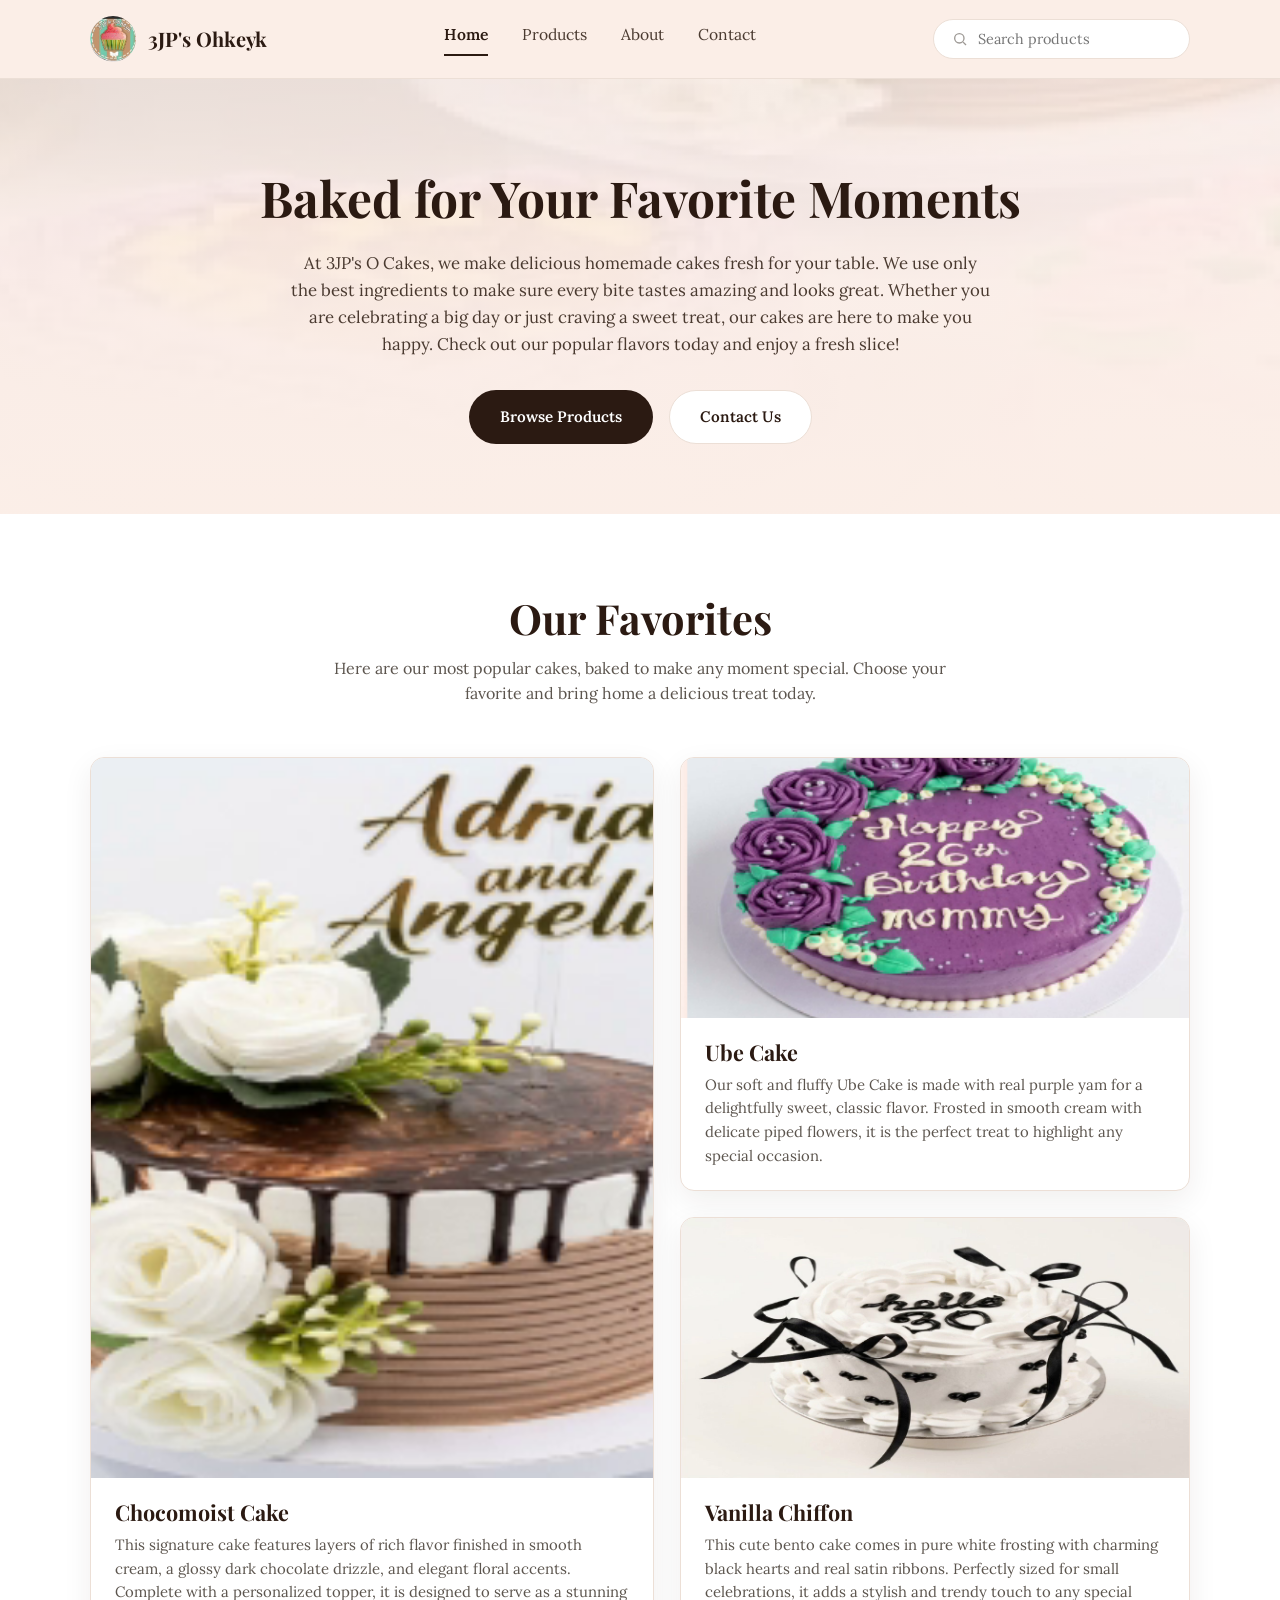
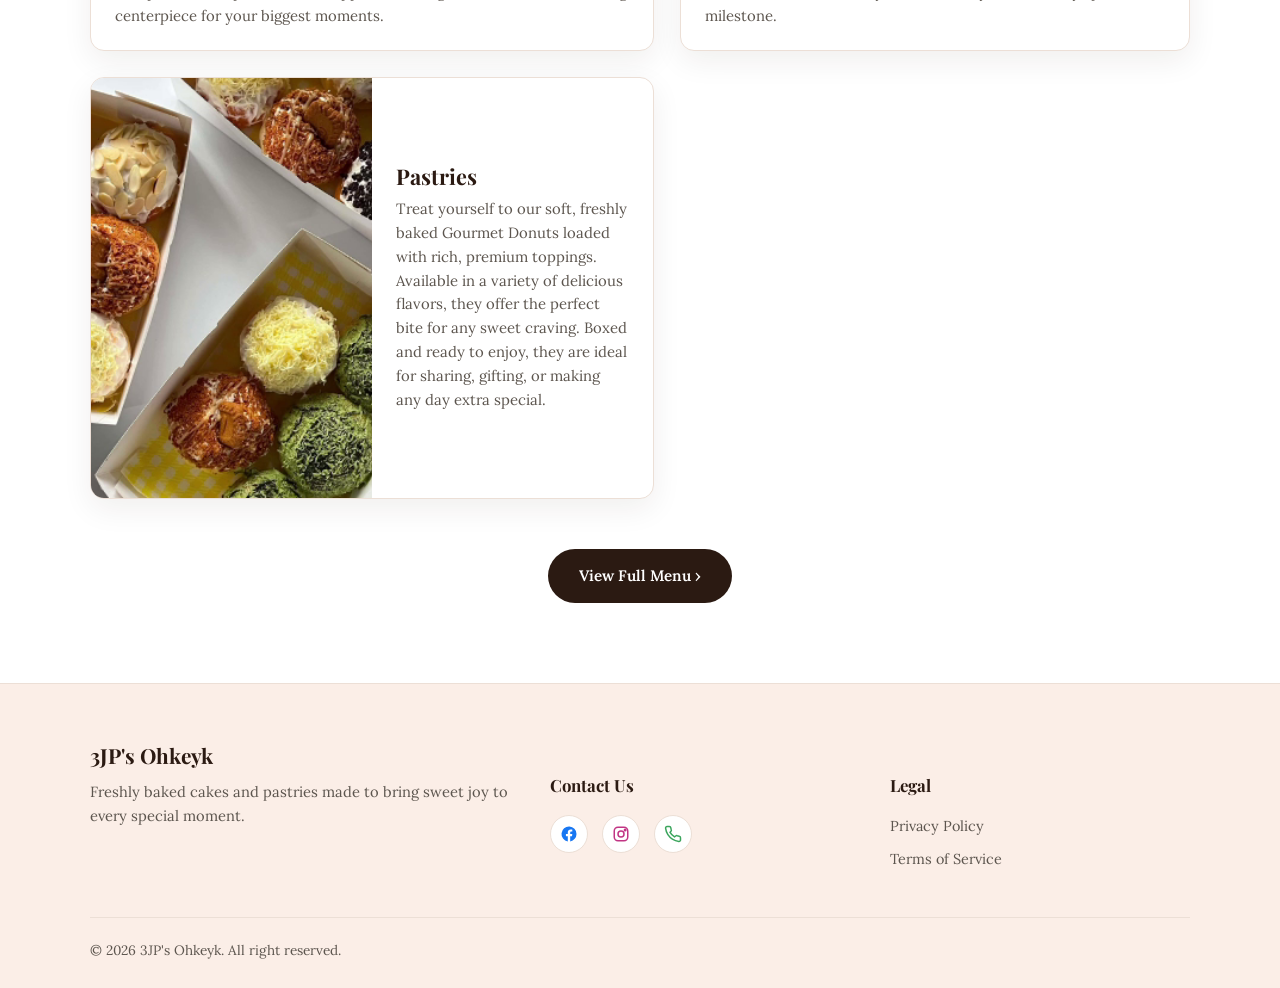
==== index.html @ d8cfd10f "Initial commit: homepage, navigation, and product pages" ====
<!DOCTYPE html>
<html lang="en">
<head>
<meta charset="UTF-8">
<meta name="viewport" content="width=device-width, initial-scale=1.0">
<title>3JP's Ohkeyk — Baked for Your Favorite Moments</title>
<link rel="stylesheet" href="css/style.css">
</head>
<body>

<header class="site-header">
  <div class="container">
    <a href="index.html" class="brand">
      <img src="images/logo.png" alt="3JP's Ohkeyk logo">
      <span>3JP's Ohkeyk</span>
    </a>

    <nav class="main-nav">
      <a href="index.html" class="active">Home</a>
      <a href="products.html">Products</a>
      <a href="about.html">About</a>
      <a href="contact.html">Contact</a>
    </nav>

    <div class="search-box">
      <svg width="16" height="16" viewBox="0 0 24 24" fill="none" stroke="currentColor" stroke-width="2"><circle cx="11" cy="11" r="7"></circle><line x1="21" y1="21" x2="16.65" y2="16.65"></line></svg>
      <input type="text" placeholder="Search products">
    </div>

    <button class="nav-toggle" aria-label="Toggle navigation">
      <svg viewBox="0 0 24 24" fill="none" stroke="currentColor" stroke-width="2"><line x1="3" y1="6" x2="21" y2="6"></line><line x1="3" y1="12" x2="21" y2="12"></line><line x1="3" y1="18" x2="21" y2="18"></line></svg>
    </button>
  </div>
</header>

<section class="hero">
  <div class="container">
    <h1>Baked for Your Favorite Moments</h1>
    <p>At 3JP's O Cakes, we make delicious homemade cakes fresh for your table. We use only the best ingredients to make sure every bite tastes amazing and looks great. Whether you are celebrating a big day or just craving a sweet treat, our cakes are here to make you happy. Check out our popular flavors today and enjoy a fresh slice!</p>
    <div class="hero-actions">
      <a href="products.html" class="btn btn-dark">Browse Products</a>
      <a href="contact.html" class="btn btn-outline">Contact Us</a>
    </div>
  </div>
</section>

<section>
  <div class="container">
    <div class="section-head">
      <h2>Our Favorites</h2>
      <p>Here are our most popular cakes, baked to make any moment special. Choose your favorite and bring home a delicious treat today.</p>
    </div>

    <div class="favorites-grid">
      <div class="fav-card">
        <img src="images/p_wedding.png" alt="Chocomoist Cake">
        <div class="fav-body">
          <h3>Chocomoist Cake</h3>
          <p>This signature cake features layers of rich flavor finished in smooth cream, a glossy dark chocolate drizzle, and elegant floral accents. Complete with a personalized topper, it is designed to serve as a stunning centerpiece for your biggest moments.</p>
        </div>
      </div>

      <div class="favorites-col">
        <div class="fav-card">
          <img src="images/p_ube.png" alt="Ube Cake">
          <div class="fav-body">
            <h3>Ube Cake</h3>
            <p>Our soft and fluffy Ube Cake is made with real purple yam for a delightfully sweet, classic flavor. Frosted in smooth cream with delicate piped flowers, it is the perfect treat to highlight any special occasion.</p>
          </div>
        </div>
        <div class="fav-card">
          <img src="images/p_vanilla_chiffon.png" alt="Vanilla Chiffon">
          <div class="fav-body">
            <h3>Vanilla Chiffon</h3>
            <p>This cute bento cake comes in pure white frosting with charming black hearts and real satin ribbons. Perfectly sized for small celebrations, it adds a stylish and trendy touch to any special milestone.</p>
          </div>
        </div>
      </div>
    </div>

    <div class="favorites-grid" style="margin-top:26px;">
      <div class="fav-card horizontal">
        <img src="images/p_pastries_box.png" alt="Pastries">
        <div class="fav-body">
          <h3>Pastries</h3>
          <p>Treat yourself to our soft, freshly baked Gourmet Donuts loaded with rich, premium toppings. Available in a variety of delicious flavors, they offer the perfect bite for any sweet craving. Boxed and ready to enjoy, they are ideal for sharing, gifting, or making any day extra special.</p>
        </div>
      </div>
    </div>

    <div class="view-menu-wrap">
      <a href="products.html" class="btn btn-dark">View Full Menu &rsaquo;</a>
    </div>
  </div>
</section>

<footer class="site-footer">
  <div class="container">
    <div class="footer-grid">
      <div class="footer-col">
        <h4>3JP's Ohkeyk</h4>
        <p>Freshly baked cakes and pastries made to bring sweet joy to every special moment.</p>
      </div>
      <div class="footer-col">
        <h5>Contact Us</h5>
        <div class="social-row">
          <a href="https://facebook.com" aria-label="Facebook"><svg width="18" height="18" viewBox="0 0 24 24" fill="#1877F2"><path d="M22 12a10 10 0 1 0-11.6 9.9v-7H7.9V12h2.5V9.8c0-2.5 1.5-3.9 3.8-3.9 1.1 0 2.2.2 2.2.2v2.4h-1.2c-1.2 0-1.6.8-1.6 1.6V12h2.8l-.4 2.9h-2.4v7A10 10 0 0 0 22 12z"/></svg></a>
          <a href="https://instagram.com" aria-label="Instagram"><svg width="18" height="18" viewBox="0 0 24 24" fill="none" stroke="#C13584" stroke-width="2"><rect x="3" y="3" width="18" height="18" rx="5"></rect><circle cx="12" cy="12" r="4"></circle><circle cx="17.5" cy="6.5" r="1"></circle></svg></a>
          <a href="tel:+639169180803" aria-label="Phone"><svg width="18" height="18" viewBox="0 0 24 24" fill="none" stroke="#3BA55D" stroke-width="2"><path d="M22 16.92v3a2 2 0 0 1-2.18 2 19.79 19.79 0 0 1-8.63-3.07 19.5 19.5 0 0 1-6-6 19.79 19.79 0 0 1-3.07-8.67A2 2 0 0 1 4.11 2h3a2 2 0 0 1 2 1.72c.12.9.32 1.78.6 2.63a2 2 0 0 1-.45 2.11L8.09 9.91a16 16 0 0 0 6 6l1.45-1.17a2 2 0 0 1 2.11-.45c.85.28 1.73.48 2.63.6A2 2 0 0 1 22 16.92z"></path></svg></a>
        </div>
      </div>
      <div class="footer-col legal-links">
        <h5>Legal</h5>
        <a href="#">Privacy Policy</a>
        <a href="#">Terms of Service</a>
      </div>
    </div>
    <div class="footer-bottom">© 2026 3JP's Ohkeyk. All right reserved.</div>
  </div>
</footer>

<script src="js/main.js"></script>
</body>
</html>
---- css/style.css ----
@import url('https://fonts.googleapis.com/css2?family=Playfair+Display:wght@500;600;700;800&family=Lora:ital,wght@0,400;0,500;0,600;1,400&display=swap');

:root{
  --cream:        #fbeee7;
  --cream-soft:   #fdf5f1;
  --white:        #ffffff;
  --ink:          #2b1a12;
  --ink-soft:     #4a3a30;
  --body-text:    #5c554e;
  --border:       #ecdfd6;
  --tan:          #b08968;
  --tan-soft:     #f1e2d4;
  --shadow:       0 10px 30px rgba(43,26,18,0.07);
  --radius:       14px;
}

*, *::before, *::after{ box-sizing:border-box; }

html{ scroll-behavior:smooth; }

body{
  margin:0;
  font-family:'Lora', serif;
  color:var(--body-text);
  background:var(--white);
  line-height:1.6;
  -webkit-font-smoothing:antialiased;
}

h1,h2,h3,h4{
  font-family:'Playfair Display', serif;
  color:var(--ink);
  margin:0 0 .5em;
  line-height:1.15;
  font-weight:700;
}

p{ margin:0 0 1em; }

a{ color:inherit; text-decoration:none; }

img{ max-width:100%; display:block; }

.container{
  max-width:1180px;
  margin:0 auto;
  padding:0 40px;
}

/* ---------- Buttons ---------- */
.btn{
  display:inline-block;
  padding:14px 30px;
  border-radius:30px;
  font-family:'Lora', serif;
  font-weight:600;
  font-size:0.95rem;
  cursor:pointer;
  border:1px solid transparent;
  transition:transform .18s ease, box-shadow .18s ease, background .18s ease;
}
.btn:hover{ transform:translateY(-2px); }

.btn-dark{
  background:var(--ink);
  color:var(--white);
}
.btn-dark:hover{ background:#3c2718; box-shadow:0 10px 22px rgba(43,26,18,.25); }

.btn-outline{
  background:var(--white);
  color:var(--ink);
  border:1px solid var(--border);
}
.btn-outline:hover{ box-shadow:0 10px 22px rgba(43,26,18,.1); }

.btn-pill-toggle{
  padding:12px 26px;
  border-radius:30px;
  font-weight:600;
  border:1px solid var(--border);
  background:var(--white);
  color:var(--ink-soft);
  cursor:pointer;
  font-family:'Lora',serif;
  font-size:.95rem;
}
.btn-pill-toggle.active{
  background:var(--ink);
  color:var(--white);
  border-color:var(--ink);
}

/* ---------- Header ---------- */
.site-header{
  background:var(--cream);
  border-bottom:1px solid var(--border);
  position:sticky;
  top:0;
  z-index:50;
}
.site-header .container{
  display:flex;
  align-items:center;
  justify-content:space-between;
  padding-top:16px;
  padding-bottom:16px;
  gap:24px;
}
.brand{
  display:flex;
  align-items:center;
  gap:12px;
}
.brand img{
  width:46px;
  height:46px;
  border-radius:50%;
  object-fit:cover;
}
.brand span{
  font-family:'Playfair Display', serif;
  font-weight:700;
  font-size:1.25rem;
  color:var(--ink);
  white-space:nowrap;
}

.main-nav{
  display:flex;
  align-items:center;
  gap:34px;
}
.main-nav a{
  font-size:.98rem;
  color:var(--ink-soft);
  padding-bottom:6px;
  border-bottom:2px solid transparent;
  transition:color .15s ease, border-color .15s ease;
}
.main-nav a:hover{ color:var(--ink); }
.main-nav a.active{
  color:var(--ink);
  font-weight:600;
  border-bottom-color:var(--ink);
}

.search-box{
  display:flex;
  align-items:center;
  gap:8px;
  background:var(--white);
  border:1px solid var(--border);
  border-radius:30px;
  padding:9px 18px;
  min-width:190px;
}
.search-box input{
  border:none;
  outline:none;
  font-family:'Lora', serif;
  font-size:.9rem;
  background:transparent;
  width:100%;
  color:var(--ink-soft);
}
.search-box svg{ flex:none; opacity:.6; }

.nav-toggle{
  display:none;
  background:none;
  border:none;
  cursor:pointer;
  padding:6px;
}
.nav-toggle svg{ width:26px; height:26px; }

/* ---------- Hero ---------- */
.hero{
  position:relative;
  background-image:
    linear-gradient(180deg, rgba(251,238,231,.55) 0%, rgba(251,238,231,.86) 55%, rgba(251,238,231,.98) 100%),
    url('../images/hero-band.png');
  background-size:cover;
  background-position:center 30%;
  background-repeat:no-repeat;
  padding:90px 0 70px;
  text-align:center;
}
.hero h1{
  font-size:3.1rem;
  max-width:900px;
  margin:0 auto 24px;
}
.hero p{
  max-width:700px;
  margin:0 auto 32px;
  font-size:1.05rem;
  color:var(--ink-soft);
}
.hero-actions{
  display:flex;
  justify-content:center;
  gap:16px;
}

/* ---------- Section headings ---------- */
.section-head{
  text-align:center;
  max-width:640px;
  margin:0 auto 50px;
}
.section-head h2{ font-size:2.6rem; margin-bottom:14px; }
.section-head p{ color:var(--body-text); }

section{ padding:80px 0; }
.section-alt{ background:var(--cream-soft); }

/* ---------- Favorites (home) ---------- */
.favorites-grid{
  display:grid;
  grid-template-columns:1.05fr .95fr;
  gap:26px;
}
.fav-card{
  background:var(--white);
  border-radius:var(--radius);
  overflow:hidden;
  box-shadow:var(--shadow);
  border:1px solid var(--border);
  display:flex;
  flex-direction:column;
}
.fav-card img{ width:100%; height:260px; object-fit:cover; }
.fav-card .fav-body{ padding:22px 24px; }
.favorites-grid > .fav-card img{ height:100%; min-height:420px; flex:1; }
.favorites-grid > .fav-card{ height:100%; }
.fav-card h3{ font-size:1.35rem; margin-bottom:8px; }
.fav-card p{ font-size:.93rem; margin-bottom:0; }

.fav-card.horizontal{
  display:grid;
  grid-template-columns:1fr 1fr;
  align-items:stretch;
}
.fav-card.horizontal img{ height:100%; }
.fav-card.horizontal .fav-body{ display:flex; flex-direction:column; justify-content:center; }

.favorites-col{ display:flex; flex-direction:column; gap:26px; }

.view-menu-wrap{ text-align:center; margin-top:50px; }

/* ---------- Product grid (shared) ---------- */
.tabs{
  display:flex;
  justify-content:center;
  gap:14px;
  margin-bottom:46px;
}

.product-grid{
  display:grid;
  grid-template-columns:repeat(4, 1fr);
  gap:26px;
}
.product-card{
  background:var(--white);
  border:1px solid var(--border);
  border-radius:var(--radius);
  overflow:hidden;
  box-shadow:var(--shadow);
  display:flex;
  flex-direction:column;
}
.product-card img{
  width:100%;
  height:170px;
  object-fit:cover;
}
.product-card .pc-body{
  padding:18px 20px 20px;
  display:flex;
  flex-direction:column;
  flex:1;
}
.product-card h3{ font-size:1.05rem; margin-bottom:8px; }
.product-card p{
  font-size:.85rem;
  color:var(--body-text);
  flex:1;
  margin-bottom:14px;
}
.product-card .price{
  font-size:.85rem;
  font-weight:600;
  color:var(--ink);
  align-self:flex-end;
}

.product-panel{ display:none; }
.product-panel.active{ display:block; }

/* ---------- About page ---------- */
.about-banner{
  position:relative;
  height:230px;
  background-image:
    linear-gradient(180deg, rgba(20,12,8,.35), rgba(20,12,8,.5)),
    url('../images/about-hero-band.png');
  background-size:cover;
  background-position:center;
  display:flex;
  align-items:center;
  justify-content:center;
  text-align:center;
  color:var(--white);
}
.about-banner h1{ color:var(--white); font-size:2.6rem; margin-bottom:10px; }
.about-banner p{ color:#f1e6de; margin:0; }

.about-intro{
  display:grid;
  grid-template-columns:1fr 1fr;
  gap:60px;
  align-items:center;
  padding:80px 0 60px;
}
.about-intro h2{ font-size:2.1rem; margin-bottom:18px; }
.about-intro img{ border-radius:var(--radius); box-shadow:var(--shadow); width:100%; height:320px; object-fit:cover; }

.promise-grid{
  display:grid;
  grid-template-columns:repeat(3,1fr);
  gap:26px;
  margin-top:40px;
}
.promise-card{
  background:var(--white);
  border:1px solid var(--border);
  border-radius:var(--radius);
  padding:36px 28px;
  text-align:center;
}
.promise-card .icon{
  width:56px;
  height:56px;
  border-radius:50%;
  background:var(--tan-soft);
  display:flex;
  align-items:center;
  justify-content:center;
  margin:0 auto 18px;
}
.promise-card h3{ font-size:1.2rem; margin-bottom:10px; }
.promise-card p{ font-size:.9rem; margin-bottom:0; }

.owner-card{
  display:grid;
  grid-template-columns:.85fr 1.15fr;
  background:var(--white);
  border:1px solid var(--border);
  border-radius:var(--radius);
  overflow:hidden;
  box-shadow:var(--shadow);
  margin:60px 0 0;
}
.owner-card img{ width:100%; height:100%; object-fit:cover; min-height:320px; }
.owner-card .owner-body{ padding:44px 48px; }
.owner-card h3{ font-size:1.7rem; margin-bottom:4px; }
.owner-role{
  text-transform:uppercase;
  letter-spacing:.06em;
  font-size:.78rem;
  color:var(--tan);
  font-weight:600;
  margin-bottom:18px;
  display:block;
}

/* ---------- Contact page ---------- */
.contact-wrap{
  display:grid;
  grid-template-columns:1.3fr .8fr;
  gap:30px;
  align-items:start;
}
.contact-form{
  background:var(--white);
  border:1px solid var(--border);
  border-radius:var(--radius);
  padding:40px;
  box-shadow:var(--shadow);
}
.form-row{
  display:grid;
  grid-template-columns:1fr 1fr;
  gap:20px;
  margin-bottom:20px;
}
.field label{
  display:block;
  font-size:.88rem;
  font-weight:600;
  color:var(--ink);
  margin-bottom:8px;
}
.field input, .field textarea{
  width:100%;
  border:1px solid var(--border);
  border-radius:8px;
  padding:12px 14px;
  font-family:'Lora', serif;
  font-size:.92rem;
  color:var(--ink-soft);
  outline:none;
  background:var(--cream-soft);
}
.field input:focus, .field textarea:focus{
  border-color:var(--tan);
  background:var(--white);
}
.field textarea{ resize:vertical; min-height:130px; }
.field.full{ margin-bottom:24px; }

.contact-info{
  background:var(--tan-soft);
  border-radius:var(--radius);
  padding:38px 34px;
}
.contact-info h3{ font-size:1.3rem; margin-bottom:24px; }
.info-item{
  display:flex;
  gap:14px;
  align-items:flex-start;
  margin-bottom:22px;
}
.info-item:last-child{ margin-bottom:0; }
.info-icon{
  width:38px;
  height:38px;
  border-radius:50%;
  background:var(--white);
  display:flex;
  align-items:center;
  justify-content:center;
  flex:none;
}
.info-item h4{
  font-family:'Lora', serif;
  font-size:.92rem;
  font-weight:700;
  color:var(--ink);
  margin:0 0 3px;
}
.info-item p{ margin:0; font-size:.9rem; }

/* ---------- Footer ---------- */
.site-footer{
  background:var(--cream);
  border-top:1px solid var(--border);
  padding:60px 0 26px;
  margin-top:0;
}
.footer-grid{
  display:grid;
  grid-template-columns:1.4fr 1fr 1fr;
  gap:40px;
  padding-bottom:36px;
}
.footer-grid h4{ font-size:1.3rem; margin-bottom:12px; }
.footer-grid p{ font-size:.92rem; }
.footer-col h5{
  font-family:'Playfair Display', serif;
  font-size:1.05rem;
  color:var(--ink);
  margin-bottom:16px;
}
.social-row{ display:flex; gap:14px; }
.social-row a{
  width:38px; height:38px;
  border-radius:50%;
  background:var(--white);
  display:flex; align-items:center; justify-content:center;
  border:1px solid var(--border);
}
.legal-links a{
  display:block;
  font-size:.9rem;
  color:var(--body-text);
  margin-bottom:10px;
}
.legal-links a:hover{ color:var(--ink); }
.footer-bottom{
  border-top:1px solid var(--border);
  padding-top:22px;
  font-size:.85rem;
  color:var(--body-text);
}

/* ---------- Responsive ---------- */
@media (max-width: 980px){
  .main-nav{
    display:none;
    position:absolute;
    top:100%;
    left:0;
    right:0;
    background:var(--cream);
    border-bottom:1px solid var(--border);
    flex-direction:column;
    align-items:flex-start;
    gap:0;
    padding:10px 40px 20px;
  }
  .main-nav.open{ display:flex; }
  .main-nav a{ padding:10px 0; width:100%; border-bottom:none; }
  .search-box{ display:none; }
  .nav-toggle{ display:block; }
  .hero h1{ font-size:2.3rem; }
  .favorites-grid{ grid-template-columns:1fr; }
  .fav-card.horizontal{ grid-template-columns:1fr; }
  .fav-card.horizontal img{ height:220px; }
  .product-grid{ grid-template-columns:repeat(2,1fr); }
  .about-intro{ grid-template-columns:1fr; }
  .owner-card{ grid-template-columns:1fr; }
  .owner-card img{ min-height:260px; }
  .contact-wrap{ grid-template-columns:1fr; }
  .form-row{ grid-template-columns:1fr; }
  .footer-grid{ grid-template-columns:1fr; gap:30px; }
  .promise-grid{ grid-template-columns:1fr; }
}
@media (max-width: 560px){
  .container{ padding:0 20px; }
  .hero{ padding:60px 0 50px; }
  .hero h1{ font-size:1.85rem; }
  .hero-actions{ flex-direction:column; align-items:center; }
  .product-grid{ grid-template-columns:1fr; }
  .section-head h2{ font-size:2rem; }
}
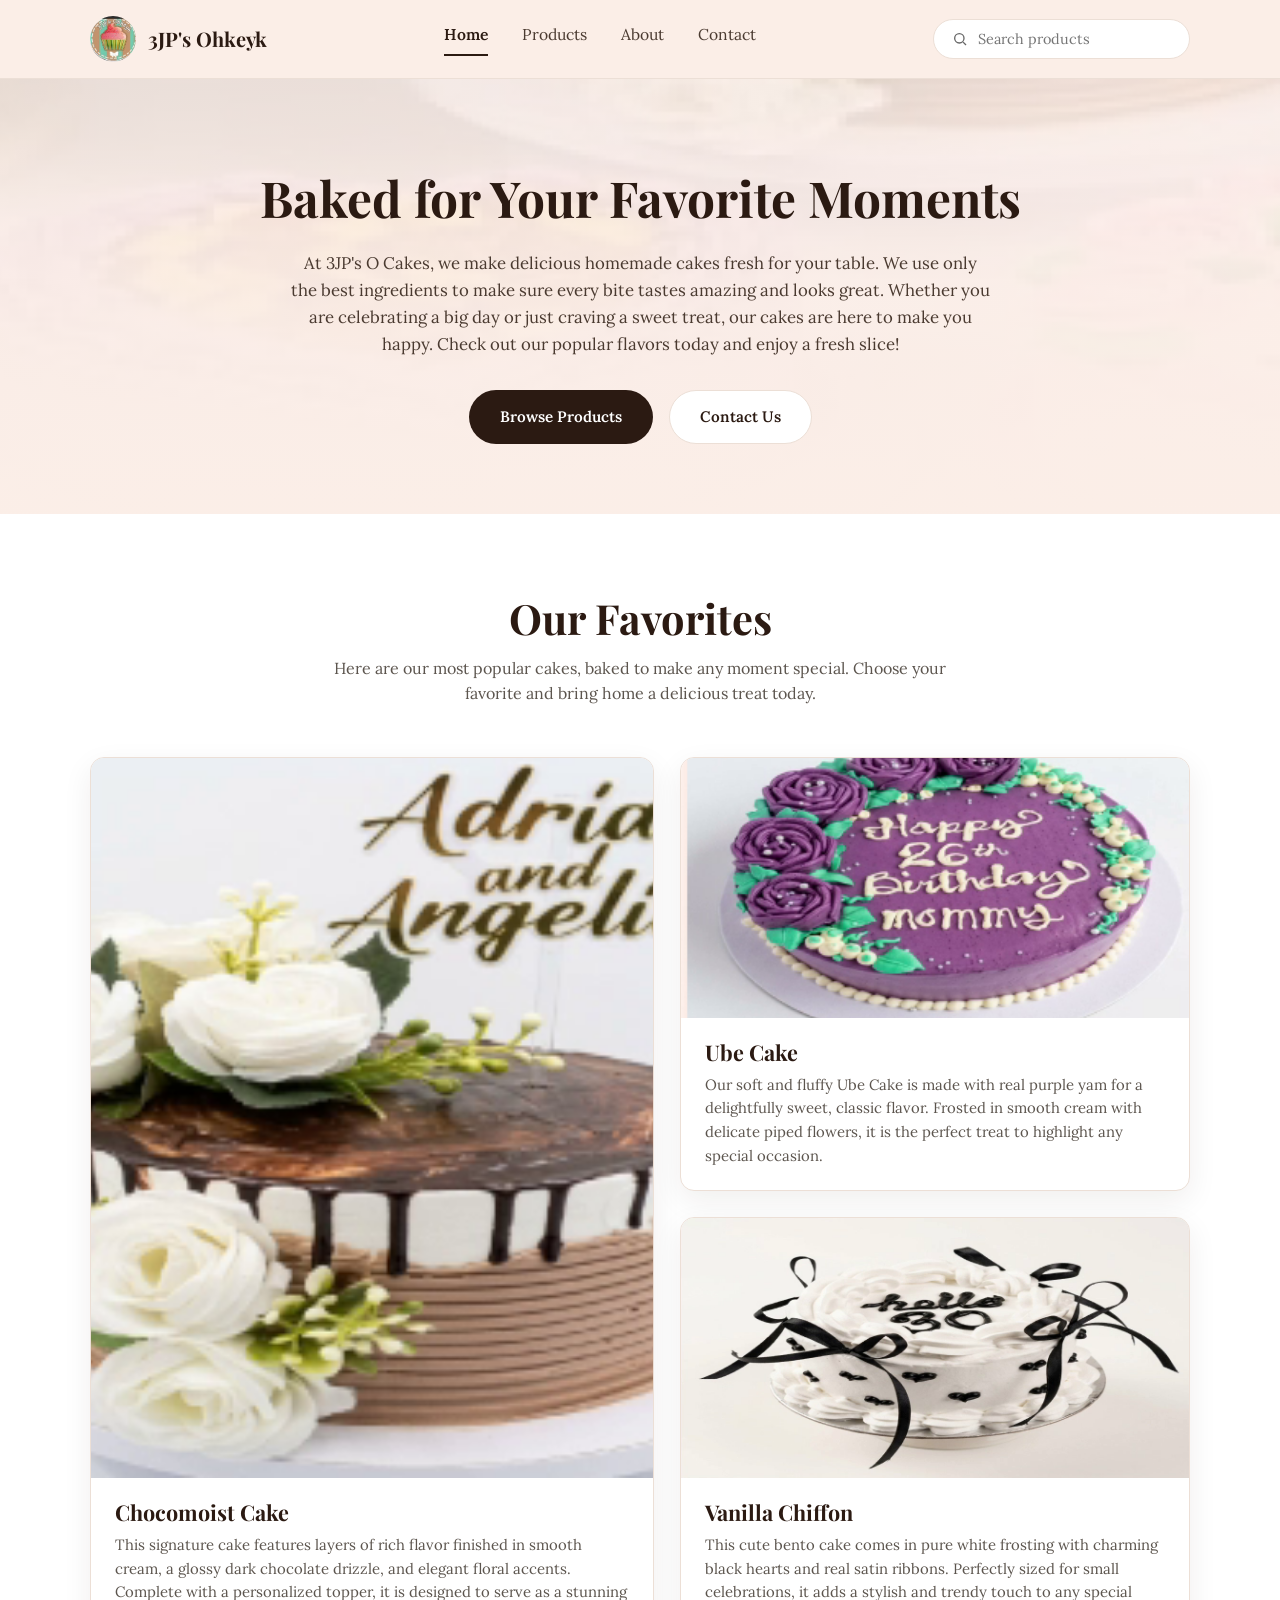
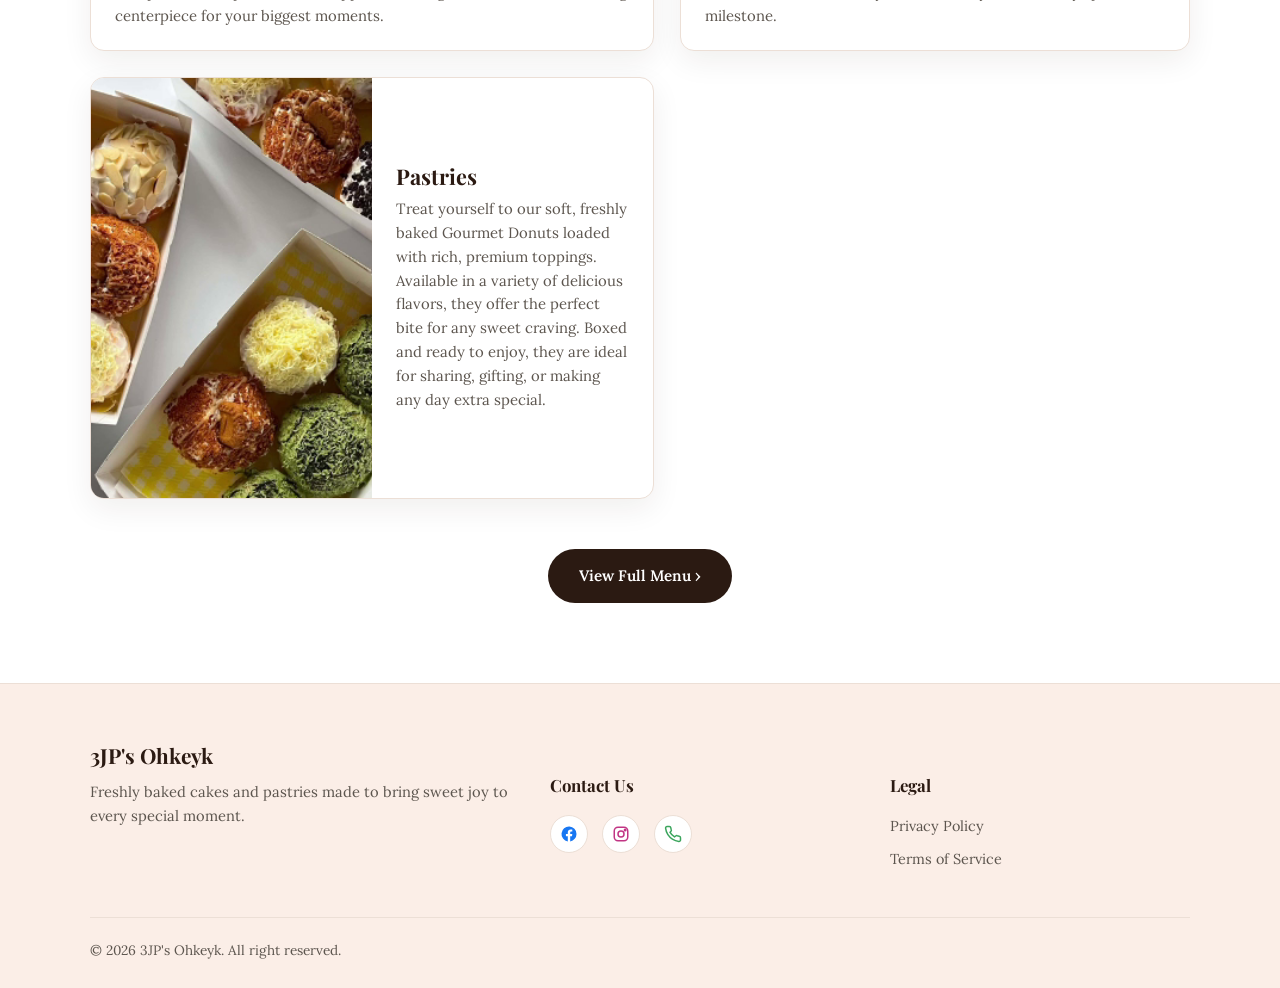
==== commit 369832e8: "Add files via upload" ====
--- a/index.html
+++ b/index.html
@@ -22,10 +22,12 @@
       <a href="contact.html">Contact</a>
     </nav>
 
-    <div class="search-box">
-      <svg width="16" height="16" viewBox="0 0 24 24" fill="none" stroke="currentColor" stroke-width="2"><circle cx="11" cy="11" r="7"></circle><line x1="21" y1="21" x2="16.65" y2="16.65"></line></svg>
-      <input type="text" placeholder="Search products">
-    </div>
+    <form class="search-box" id="siteSearchForm" role="search">
+      <button type="submit" aria-label="Search" style="background:none;border:none;padding:0;cursor:pointer;display:flex;">
+        <svg width="16" height="16" viewBox="0 0 24 24" fill="none" stroke="currentColor" stroke-width="2"><circle cx="11" cy="11" r="7"></circle><line x1="21" y1="21" x2="16.65" y2="16.65"></line></svg>
+      </button>
+      <input type="text" id="siteSearchInput" name="search" placeholder="Search products" autocomplete="off">
+    </form>
 
     <button class="nav-toggle" aria-label="Toggle navigation">
       <svg viewBox="0 0 24 24" fill="none" stroke="currentColor" stroke-width="2"><line x1="3" y1="6" x2="21" y2="6"></line><line x1="3" y1="12" x2="21" y2="12"></line><line x1="3" y1="18" x2="21" y2="18"></line></svg>
--- a/css/style.css
+++ b/css/style.css
@@ -537,3 +537,4 @@
   .product-grid{ grid-template-columns:1fr; }
   .section-head h2{ font-size:2rem; }
 }
+
